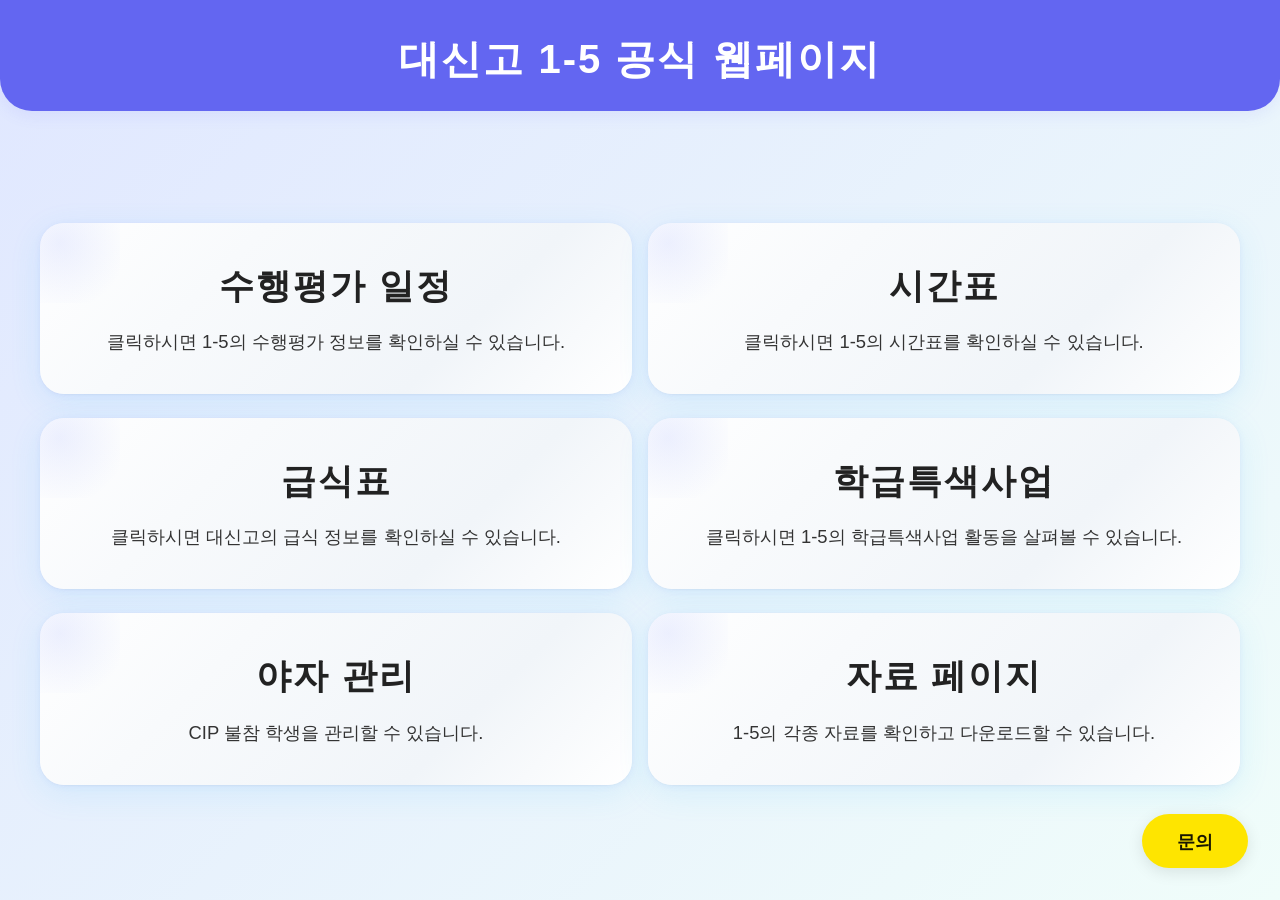
==== my-website/src/index.html @ 826fc5b8 "first commit" ====
<!DOCTYPE html>
<html lang="ko">
<head>
    <meta charset="UTF-8">
    <meta name="viewport" content="width=device-width, initial-scale=1.0">
    <title>대신고 1-5 공식 웹페이지</title>
    <link rel="stylesheet" href="styles/main.css">
</head>
<body>
    <header>
        <h1>대신고 1-5 공식 웹페이지</h1>
    </header>
    <div class="main-container">
        <a href="pages/suhang.html" class="main-box-link">
            <main>
                <h1>수행평가 일정</h1>
                <p>클릭하시면 1-5의 수행평가 정보를 확인하실 수 있습니다.</p>
            </main>
        </a>
        <a href="pages/timeline.html" class="main-box-link">
            <main>
                <h1>시간표</h1>
                <p>클릭하시면 1-5의 시간표를 확인하실 수 있습니다.</p>
            </main>
        </a>
        <a href="pages/food_calender.html" class="main-box-link">
            <main>
                <h1>급식표</h1>
                <p>클릭하시면 대신고의 급식 정보를 확인하실 수 있습니다.</p>
            </main>
        </a>
        <a href="pages/hagteugsa.html" class="main-box-link">
            <main>
                <h1>학급특색사업</h1>
                <p>클릭하시면 1-5의 학급특색사업 활동을 살펴볼 수 있습니다.</p>
            </main>
        </a>
        <a href="pages/yaga_ganri.html" class="main-box-link">
            <main>
                <h1>야자 관리</h1>
                <p>CIP 불참 학생을 관리할 수 있습니다.</p>
            </main>
        </a>
        <a href="pages/file.html" class="main-box-link">
            <main>
                <h1>자료 페이지</h1>
                <p>1-5의 각종 자료를 확인하고 다운로드할 수 있습니다.</p>
            </main>
        </a>
        
    </div>
    <footer>
    </footer>
    <a href="https://open.kakao.com/o/s9IjzNKh" target="_blank" class="inquiry-btn">문의</a>
    <script src="scripts/main.js"></script>
</body>
</html>
---- my-website/src/styles/main.css ----
body {
    font-family: 'Pretendard', 'Noto Sans KR', Arial, sans-serif;
    background: linear-gradient(135deg, #e0e7ff 0%, #f0fdfa 100%);
    margin: 0;
    padding: 0;
    min-height: 100vh;
}

header {
    background: #6366f1;
    color: #fff;
    padding: 2rem 0 1rem 0;
    text-align: center;
    box-shadow: 0 4px 16px rgba(99,102,241,0.1);
    border-radius: 0 0 2rem 2rem;
    animation: fadeInDown 1s;
}

@keyframes fadeInDown {
    from { opacity: 0; transform: translateY(-40px);}
    to { opacity: 1; transform: translateY(0);}
}

h1 {
    margin: 0 0 0.5rem 0;
    font-size: 2.5rem;
    letter-spacing: 2px;
}

nav {
    display: flex;
    justify-content: center;
    align-items: center;
    margin: 2.5rem 0 2rem 0;
}

.button {
    display: inline-block;
    padding: 2rem 5rem;
    margin: 0.5rem;
    background: linear-gradient(90deg, #6366f1 0%, #38bdf8 100%);
    color: #fff;
    border: none;
    border-radius: 1.2rem;
    font-size: 2.2rem;
    font-weight: 800;
    cursor: pointer;
    box-shadow: 0 4px 24px rgba(56,189,248,0.18);
    transition: transform 0.2s, box-shadow 0.2s, background 0.3s;
    text-decoration: none;
    letter-spacing: 1px;
    text-align: center;
}

.button:hover {
    transform: scale(1.04);
    background: linear-gradient(90deg, #38bdf8 0%, #6366f1 100%);
    box-shadow: 0 8px 32px rgba(56,189,248,0.22);
}

main {
    max-width: 600px;
    margin: 2rem auto;
    background: #fff;
    border-radius: 1.5rem;
    box-shadow:
        0 8px 32px 0 rgba(56,189,248,0.12),
        0 1.5px 6px 0 rgba(99,102,241,0.08),
        0 0.5px 1.5px 0 rgba(0,0,0,0.04);
    padding: 2rem;
    animation: fadeInUp 1s;
    transition: box-shadow 0.3s;
    position: relative;
    overflow: hidden;
}

main::before {
    content: "";
    position: absolute;
    left: -40px;
    top: -40px;
    width: 120px;
    height: 120px;
    background: radial-gradient(circle, #a5b4fc33 0%, transparent 80%);
    z-index: 0;
}

main > * {
    position: relative;
    z-index: 1;
}

@keyframes fadeInUp {
    from { opacity: 0; transform: translateY(40px);}
    to { opacity: 1; transform: translateY(0);}
}

footer {
    text-align: center;
    color: #888;
    margin: 2rem 0 1rem 0;
    font-size: 0.95rem;
}

.main-container {
    max-width: 1200px;
    margin: 5rem auto 0 auto;
    padding: 0 2rem;
    display: grid;
    grid-template-columns: repeat(2, 1fr);
    column-gap: 1.0rem;
    row-gap: 0rem;
    align-items: start;
}

.main-box-link {
    display: block;
    text-decoration: none;
    width: 100%;
}

/* 세 번째 박스(시간표)를 위로 당기기 */
.main-box-link:nth-child(3) {
    margin-top: -2.5rem;
}

.main-box-link:nth-child(4) {
    margin-top: -2.5rem;
}

.main-box-link:nth-child(5) {
    margin-top: -2.5rem;
}

.main-box-link:nth-child(6) {
    margin-top: -2.5rem;
}

.main-box-link main {
    background: linear-gradient(135deg, #ffffff 0%, #f8fafc 30%, #f1f5f9 70%, #ffffff 100%);
    border-radius: 1.5rem;
    box-shadow:
        0 8px 32px 0 rgba(56,189,248,0.12),
        0 1.5px 6px 0 rgba(99,102,241,0.08),
        0 0.5px 1.5px 0 rgba(0,0,0,0.04);
    padding: 2.5rem 2rem;
    text-align: center;
    transition: box-shadow 0.2s, transform 0.2s, background 0.3s;
    cursor: pointer;
    height: 100%;
    display: flex;
    flex-direction: column;
    justify-content: center;
    position: relative;
    overflow: hidden;
}

.main-box-link main:hover {
    background: linear-gradient(135deg, #f0f9ff 0%, #e0f2fe 30%, #bae6fd 70%, #dbeafe 100%);
    box-shadow:
        0 16px 48px 0 rgba(56,189,248,0.18),
        0 3px 12px 0 rgba(99,102,241,0.12),
        0 1px 3px 0 rgba(0,0,0,0.08);
    transform: translateY(-4px) scale(1.03);
}

.main-box-link h1 {
    color: #222;
    font-size: 2.2rem;
    font-weight: 800;
    margin-bottom: 1.2rem;
}

.main-box-link p {
    color: #333;
    font-size: 1.15rem;
    margin: 0;
}

/* 모바일 반응형: 768px 이하에서 1열로 변경 */
@media (max-width: 768px) {
    .main-container {
        grid-template-columns: 1fr;
        row-gap: 0rem;
        padding: 0 1rem;
        margin: 4rem auto 0 auto;
    }
    
    /* 모바일에서 시간표 박스를 더 위로 당기기 */
    .main-box-link:nth-child(1) {
    margin-top: -2.5rem;
    }
    
    .main-box-link:nth-child(2) {
    margin-top: -2.5rem;
    }

    .main-box-link:nth-child(3) {
    margin-top: -2.5rem;
    }

    .main-box-link:nth-child(4) {
    margin-top: -2.5rem;
    }

    .main-box-link:nth-child(5) {
    margin-top: -2.5rem;
    }

    .main-box-link:nth-child(6) {
    margin-top: -2.5rem;
    }
    
    .main-box-link h1 {
        font-size: 1.8rem;
    }
    
    .main-box-link p {
        font-size: 1rem;
    }
    
    .main-box-link main {
        padding: 2rem 1.5rem;
    }
}

.home-neon-btn {
    position: fixed;
    left: 32px;
    bottom: 32px;
    z-index: 1000;
    display: inline-block;
    padding: 0.6rem 1.6rem;
    font-size: 1.05rem;
    font-weight: 700;
    color: #fff;
    background: #22c55e;
    border: none;
    border-radius: 1.2rem;
    text-decoration: none;
    box-shadow:
        0 0 8px #22c55e,
        0 0 16px #4ade80,
        0 0 24px #bbf7d0;
    transition: box-shadow 0.2s, transform 0.2s, background 0.2s;
}

.home-neon-btn:hover {
    background: #16a34a;
    box-shadow:
        0 0 16px #4ade80,
        0 0 32px #22c55e,
        0 0 48px #bbf7d0;
    transform: scale(1.07);
}

.card-list {
    display: flex;
    flex-direction: column;
    gap: 1.5rem;
    margin-top: 1.5rem;
}

.card {
    background: #fff;
    border-radius: 1.2rem;
    box-shadow:
        0 4px 16px 0 rgba(56,189,248,0.10),
        0 1px 4px 0 rgba(99,102,241,0.06);
    padding: 1.5rem 1.5rem 1.2rem 1.5rem;
    transition: box-shadow 0.2s, transform 0.2s;
    position: relative;
}

.card:hover {
    box-shadow:
        0 8px 32px 0 rgba(56,189,248,0.16),
        0 2px 8px 0 rgba(99,102,241,0.10);
    transform: translateY(-4px) scale(1.02);
}

.card h3 {
    margin: 0 0 0.5rem 0;
    font-size: 1.35rem;
    color: #222;
    font-weight: 800;
}

.card .date {
    color: #38bdf8;
    font-weight: 700;
    margin-bottom: 0.5rem;
}

.card .desc {
    color: #444;
    font-size: 1.05rem;
    margin: 0;
}

.full-width-main {
    max-width: 1200px;
    margin: 2.5rem auto;
    background: #fff;
    border-radius: 1.5rem;
    box-shadow:
        0 8px 32px 0 rgba(56,189,248,0.12),
        0 1.5px 6px 0 rgba(99,102,241,0.08),
        0 0.5px 1.5px 0 rgba(0,0,0,0.04);
    padding: 2.5rem 2rem;
    animation: fadeInUp 1s;
    transition: box-shadow 0.3s;
    position: relative;
}

.card-list.grid {
    display: grid;
    grid-template-columns: repeat(3, 1fr);
    gap: 2rem;
    margin-top: 2rem;
}

.card {
    background: #f9fafb;
    border-radius: 1.2rem;
    box-shadow:
        0 4px 16px 0 rgba(56,189,248,0.10),
        0 1px 4px 0 rgba(99,102,241,0.06);
    padding: 1.5rem 1.2rem 1.2rem 1.2rem;
    transition: box-shadow 0.2s, transform 0.2s;
    position: relative;
    min-height: 180px;
    display: flex;
    flex-direction: column;
    justify-content: flex-start;
}

.card:hover {
    box-shadow:
        0 8px 32px 0 rgba(56,189,248,0.16),
        0 2px 8px 0 rgba(99,102,241,0.10);
    transform: translateY(-4px) scale(1.02);
}

.card h3 {
    margin: 0 0 0.5rem 0;
    font-size: 1.25rem;
    color: #222;
    font-weight: 800;
}

.card .date {
    color: #38bdf8;
    font-weight: 700;
    margin-bottom: 0.5rem;
}

.card .desc {
    color: #444;
    font-size: 1.05rem;
    margin: 0;
}

@media (max-width: 900px) {
    .card-list.grid {
        grid-template-columns: repeat(2, 1fr);
    }
}
@media (max-width: 600px) {
    .card-list.grid {
        grid-template-columns: 1fr;
    }
    .full-width-main {
        padding: 1.2rem 0.5rem;
    }
}

.card.scheduled {
    border: 2.5px solid #38bdf8;
    background: #f0f9ff;
}
.card.urgent {
    border: 2.5px solid #ef4444;
    background: #fff0f0;
    box-shadow: 0 0 12px #ef444455;
}
.card.done {
    border: 2.5px solid #22c55e;
    background: #f0fff4;
    opacity: 0.92;
}

.status-guide {
    position: fixed;
    top: 18px;
    right: 18px;
    background: rgba(255,255,255,0.92);
    border-radius: 0.6rem;
    padding: 0.4rem 0.8rem;
    font-size: 0.92rem;
    color: #333;
    box-shadow: 0 2px 8px rgba(56,189,248,0.08);
    line-height: 1.5;
    text-align: left;
    z-index: 1000;
    min-width: 180px;
    max-width: 240px;
    pointer-events: none; /* 클릭 방지 */
    opacity: 0.93;
}
.urgent-guide { color: #ef4444; font-weight: bold; }
.scheduled-guide { color: #38bdf8; font-weight: bold; }
.done-guide { color: #22c55e; font-weight: bold; }

/* 기본: 가로 3개 */
.card-list.grid {
    display: grid;
    grid-template-columns: repeat(3, 1fr);
    gap: 2rem;
    margin-top: 2rem;
    grid-auto-rows: 1fr;
    align-items: stretch;
}

/* 태블릿: 가로 2개 */
@media (max-width: 900px) {
    .card-list.grid {
        grid-template-columns: repeat(2, 1fr);
        gap: 1.2rem;
    }
}

/* 모바일: 가로 1개 */
@media (max-width: 600px) {
    .card-list.grid {
        grid-template-columns: 1fr;
        gap: 0.8rem;
    }
    .card {
        font-size: 1rem;
        padding: 1.1rem 0.7rem;
    }
    .full-width-main {
        padding: 1rem 0.2rem;
        border-radius: 0.7rem;
    }
    header h1, main h2 {
        font-size: 1.25rem;
    }
}

.card.empty {
    background: transparent !important;
    border: none !important;
    box-shadow: none !important;
    pointer-events: none;
    min-height: 0 !important;
    height: 100%;
    margin: 0;
    padding: 0;
}

.inquiry-btn {
    position: fixed;
    bottom: 32px;
    right: 32px;
    z-index: 1001;
    background: #fee500;
    color: #181600;
    font-weight: bold;
    border: none;
    border-radius: 2rem;
    padding: 0.9rem 2.2rem;
    font-size: 1.15rem;
    box-shadow: 0 4px 16px rgba(0,0,0,0.10);
    text-decoration: none;
    transition: background 0.2s, box-shadow 0.2s, transform 0.2s;
}

.inquiry-btn:hover {
    background: #ffe066;
    box-shadow: 0 8px 32px rgba(0,0,0,0.16);
    transform: translateY(-2px) scale(1.04);
}
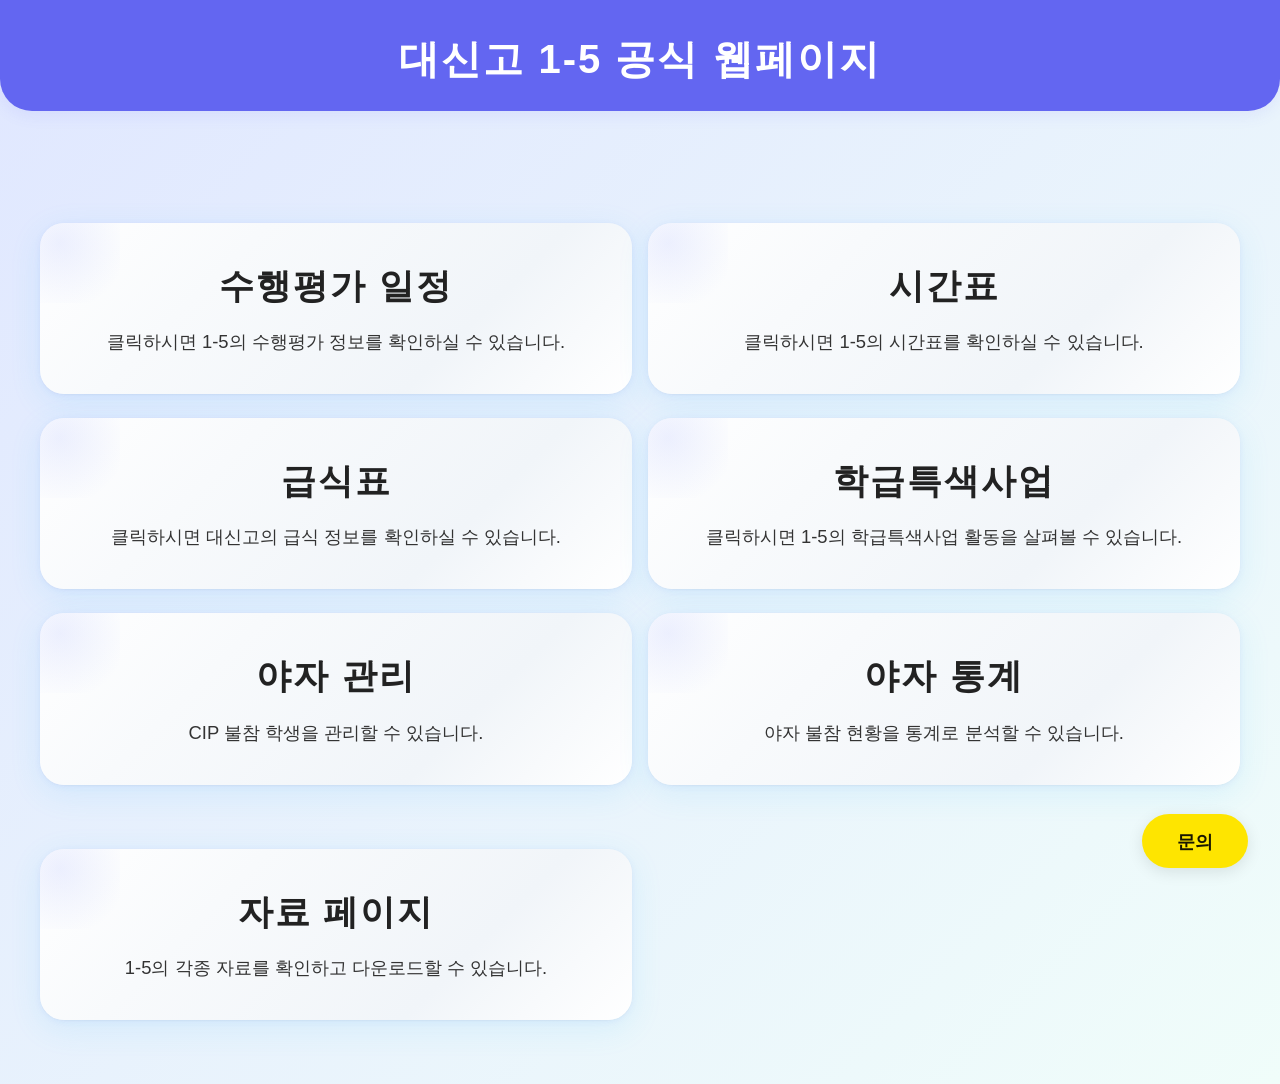
==== commit 15768035: "message" ====
--- a/my-website/src/index.html
+++ b/my-website/src/index.html
@@ -41,6 +41,12 @@
                 <p>CIP 불참 학생을 관리할 수 있습니다.</p>
             </main>
         </a>
+        <a href="pages/yaja_statistics.html" class="main-box-link">
+            <main>
+                <h1>야자 통계</h1>
+                <p>야자 불참 현황을 통계로 분석할 수 있습니다.</p>
+            </main>
+        </a>
         <a href="pages/file.html" class="main-box-link">
             <main>
                 <h1>자료 페이지</h1>
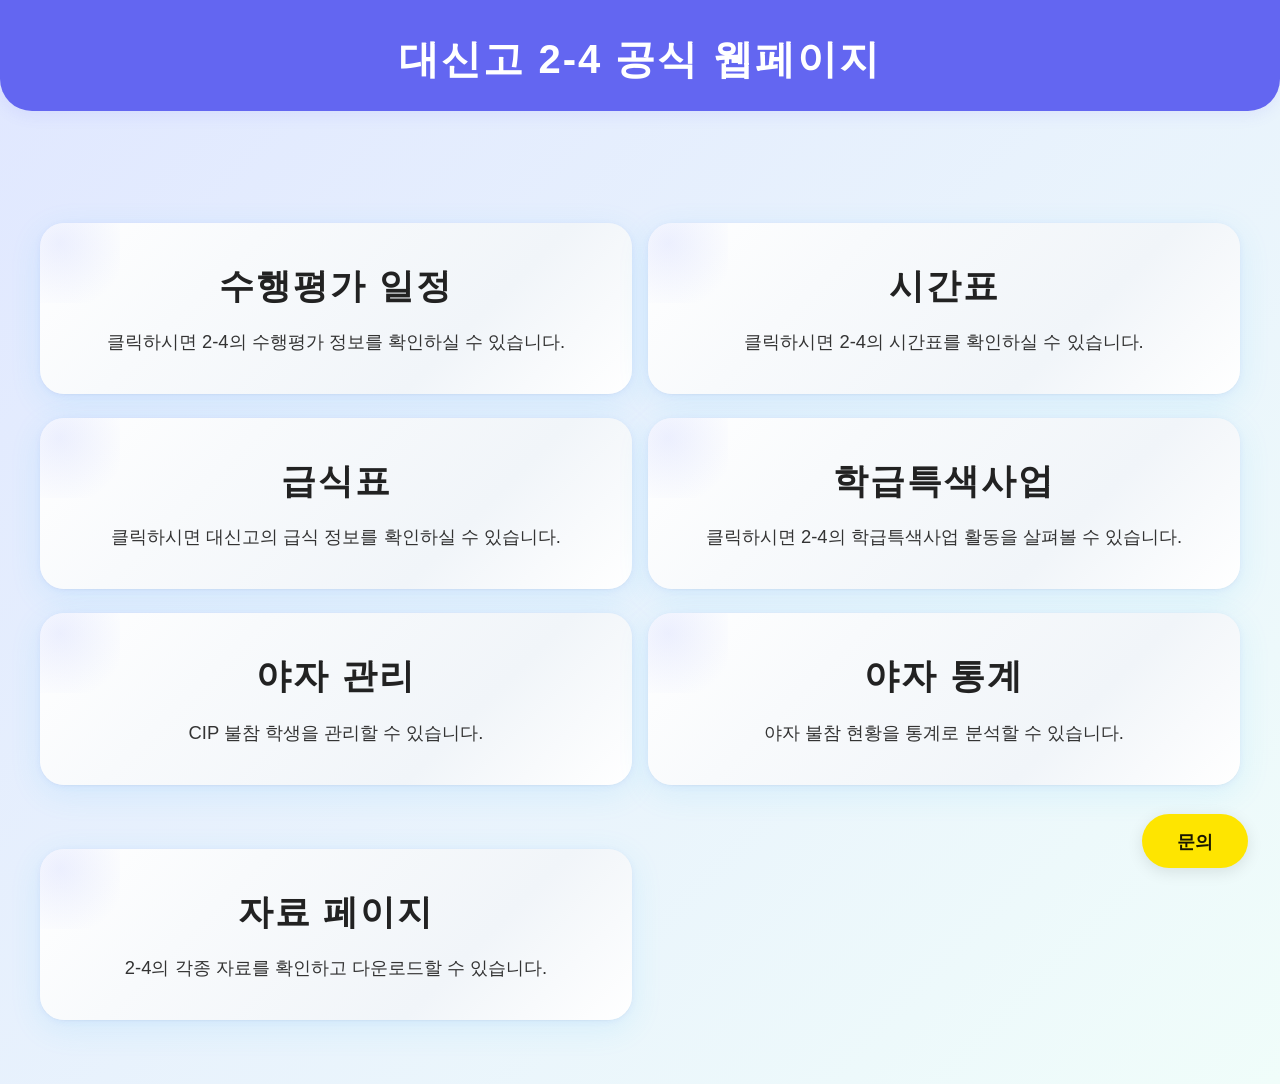
==== commit 5c1faedc: "message" ====
--- a/my-website/src/index.html
+++ b/my-website/src/index.html
@@ -3,24 +3,24 @@
 <head>
     <meta charset="UTF-8">
     <meta name="viewport" content="width=device-width, initial-scale=1.0">
-    <title>대신고 1-5 공식 웹페이지</title>
+    <title>대신고 2-4 공식 웹페이지</title>
     <link rel="stylesheet" href="styles/main.css">
 </head>
 <body>
     <header>
-        <h1>대신고 1-5 공식 웹페이지</h1>
+        <h1>대신고 2-4 공식 웹페이지</h1>
     </header>
     <div class="main-container">
         <a href="pages/suhang.html" class="main-box-link">
             <main>
                 <h1>수행평가 일정</h1>
-                <p>클릭하시면 1-5의 수행평가 정보를 확인하실 수 있습니다.</p>
+                <p>클릭하시면 2-4의 수행평가 정보를 확인하실 수 있습니다.</p>
             </main>
         </a>
         <a href="pages/timeline.html" class="main-box-link">
             <main>
                 <h1>시간표</h1>
-                <p>클릭하시면 1-5의 시간표를 확인하실 수 있습니다.</p>
+                <p>클릭하시면 2-4의 시간표를 확인하실 수 있습니다.</p>
             </main>
         </a>
         <a href="pages/food_calender.html" class="main-box-link">
@@ -32,7 +32,7 @@
         <a href="pages/hagteugsa.html" class="main-box-link">
             <main>
                 <h1>학급특색사업</h1>
-                <p>클릭하시면 1-5의 학급특색사업 활동을 살펴볼 수 있습니다.</p>
+                <p>클릭하시면 2-4의 학급특색사업 활동을 살펴볼 수 있습니다.</p>
             </main>
         </a>
         <a href="pages/yaga_ganri.html" class="main-box-link">
@@ -50,7 +50,7 @@
         <a href="pages/file.html" class="main-box-link">
             <main>
                 <h1>자료 페이지</h1>
-                <p>1-5의 각종 자료를 확인하고 다운로드할 수 있습니다.</p>
+                <p>2-4의 각종 자료를 확인하고 다운로드할 수 있습니다.</p>
             </main>
         </a>
         
